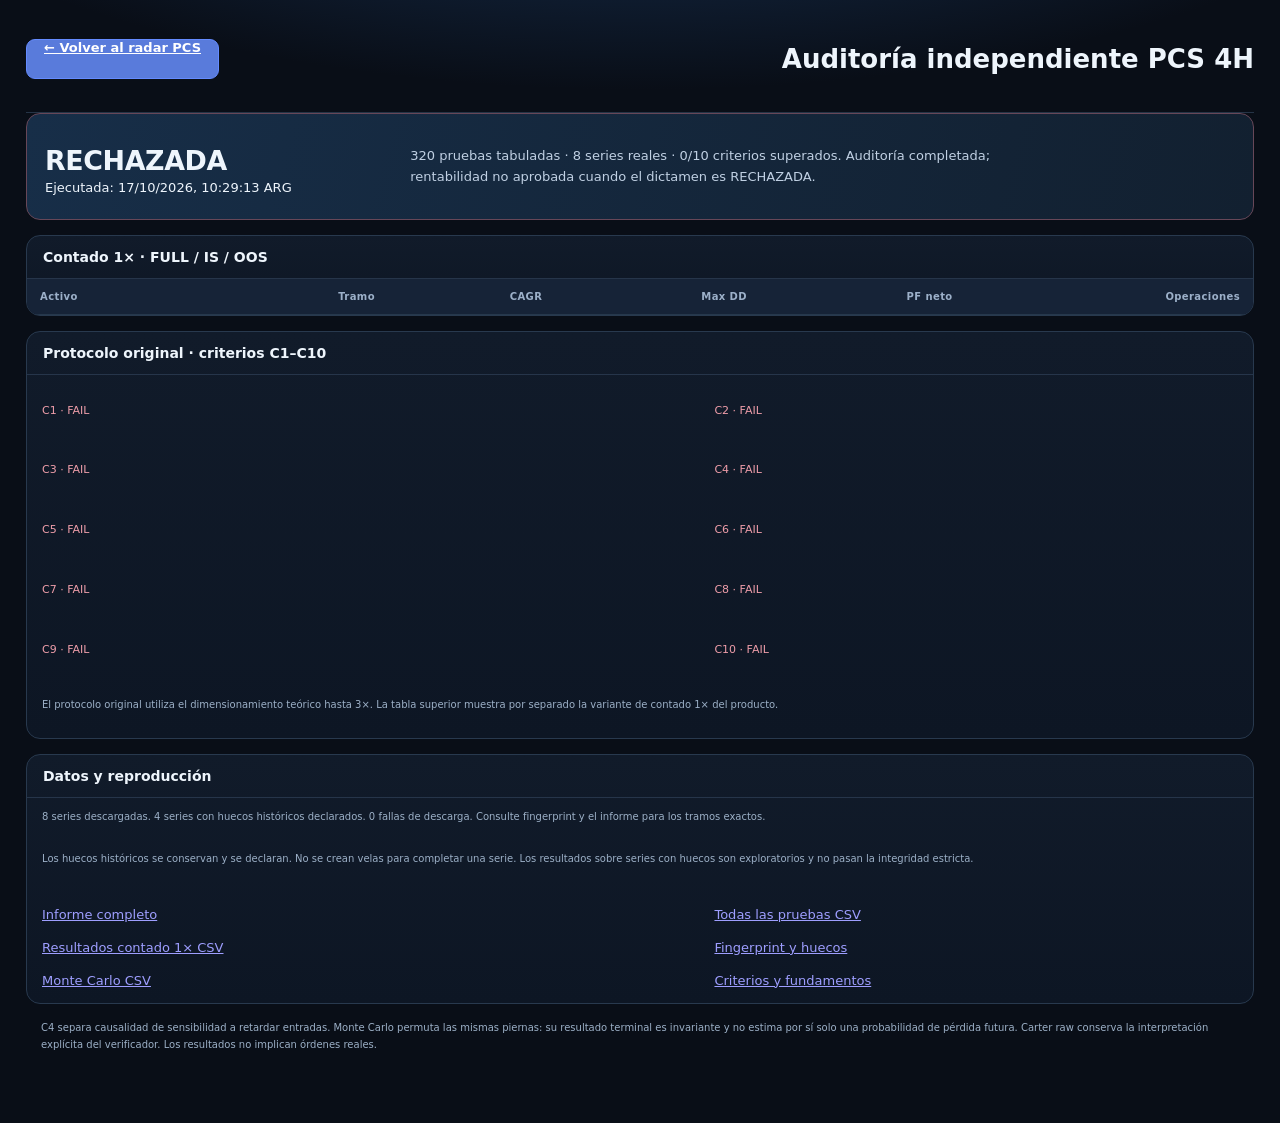
==== audit.html @ 947c799f "Complete source fallback for HYPE and publish final independent-audit view" ====
<!doctype html>
<html lang="es"><head><meta charset="utf-8"><meta name="viewport" content="width=device-width,initial-scale=1"><title>Auditoría final PCS 4H</title><link rel="stylesheet" href="styles.css"><link rel="stylesheet" href="pcs.css"></head>
<body><main class="shell pcs-shell">
<header class="top"><a class="btn" href="pcs.html">← Volver al radar PCS</a><h1>Auditoría independiente PCS 4H</h1></header>
<section class="pcs-decision block"><div><h2 id="auditVerdict">Consultando resultados…</h2><span id="auditAt">—</span></div><p id="auditSummary">Resultados calculados con datos reales, reglas congeladas y comisiones. Un dictamen desfavorable no se cambia para habilitar señales.</p></section>
<section class="panel pcs-audit"><div class="panel-header"><h2>Contado 1× · FULL / IS / OOS</h2></div><div class="pcs-tablewrap"><table><thead><tr><th>Activo</th><th>Tramo</th><th>CAGR</th><th>Max DD</th><th>PF neto</th><th>Operaciones</th></tr></thead><tbody id="auditBase"></tbody></table></div></section>
<section class="panel pcs-audit"><div class="panel-header"><h2>Protocolo original · criterios C1–C10</h2></div><div id="auditCriteria" class="pcs-info"></div><p class="pcs-disclaimer">El protocolo original utiliza el dimensionamiento teórico hasta 3×. La tabla superior muestra por separado la variante de contado 1× del producto.</p></section>
<section class="panel pcs-audit"><div class="panel-header"><h2>Datos y reproducción</h2></div><p id="auditData" class="pcs-disclaimer">—</p><p class="pcs-disclaimer">Los huecos históricos se conservan y se declaran. No se crean velas para completar una serie. Los resultados sobre series con huecos son exploratorios y no pasan la integridad estricta.</p><div class="pcs-info"><a href="data/audit/INFORME.md">Informe completo</a><a href="data/audit/todas_las_pruebas.csv">Todas las pruebas CSV</a><a href="data/audit/spot_1x.csv">Resultados contado 1× CSV</a><a href="data/audit/fingerprint.json">Fingerprint y huecos</a><a href="data/audit/montecarlo.csv">Monte Carlo CSV</a><a href="data/audit/criterios.json">Criterios y fundamentos</a></div></section>
<p class="pcs-disclaimer">C4 separa causalidad de sensibilidad a retardar entradas. Monte Carlo permuta las mismas piernas: su resultado terminal es invariante y no estima por sí solo una probabilidad de pérdida futura. Carter raw conserva la interpretación explícita del verificador. Los resultados no implican órdenes reales.</p>
</main><script src="audit.js"></script></body></html>
---- styles.css ----
:root{color-scheme:dark;--bg:#090e17;--panel:#111b2a;--border:#28384e;--ink:#eef5fc;--muted:#8da2ba;--green:#55dea7;--red:#ff788d;--gold:#f4c27d;--blue:#83adff}
*{box-sizing:border-box}html{font-family:Inter,ui-sans-serif,system-ui,-apple-system,Segoe UI,sans-serif}body{margin:0;color:var(--ink);font-size:13px;background:radial-gradient(ellipse 850px 330px at 50% -240px,#1c3d68,transparent),var(--bg)}button,select,input{font:inherit}button{cursor:pointer}.shell{max-width:1700px;padding:21px 26px 45px;margin:0 auto}
.top{display:flex;justify-content:space-between;align-items:center;gap:12px;padding:6px 0 20px;border-bottom:1px solid #253447}.brand{display:flex;align-items:center;gap:12px}.logo{width:42px;height:42px;background:linear-gradient(135deg,#4766c9,#1cb59b);border-radius:13px;display:grid;place-items:center;font-weight:900;font-size:17px;letter-spacing:-3px;box-shadow:0 8px 22px #214c8d55}.logo span{font-size:11px;color:#bcefff}.brand strong{font-size:21px;line-height:1;letter-spacing:-.7px}.brand strong em{font-style:normal;color:#9db5ed}.brand small{display:block;color:#8098b6;font-size:10px;letter-spacing:.2em;margin-top:6px}.live{display:flex;align-items:center;gap:9px;font-size:11px}.live strong{font-weight:750}.live span:last-child{color:var(--muted);margin-left:5px}.dot,.bullet{display:inline-block;flex:none;width:8px;height:8px;border-radius:50%;background:#ecae6a;box-shadow:0 0 11px #ecae6a44}.dot.ok{background:#49dba1;box-shadow:0 0 12px #49dba155}.dot.err{background:#fb8191}
.intro{display:flex;align-items:flex-end;justify-content:space-between;gap:20px;padding:23px 0 18px}.eyebrow,.overline{font-size:10px;color:#93a7bf;letter-spacing:.15em;font-weight:760}.intro h1{margin:7px 0 4px;font-size:clamp(25px,2.9vw,36px);line-height:1.12;letter-spacing:-1.2px}.intro h1 em{font-style:normal;color:#a4bcff}.intro p{margin:0;color:#8a9db6;font-size:12px}.mode{border:1px solid #274f43;background:#122720;border-radius:9px;color:#9beecb;padding:9px 12px;white-space:nowrap;font-size:10px;font-weight:800}.mode .bullet{background:#63dca9;margin-right:5px}.mode small{display:block;color:#8ca9a0;font-weight:400;padding-left:18px}
.toolbar{display:flex;align-items:flex-end;flex-wrap:wrap;gap:11px;padding:9px 0 18px}.field{display:flex;flex-direction:column;gap:6px;color:#94a8c0;font-size:10px;letter-spacing:.09em;font-weight:750}.field input,.field select,.capital input{color:#eef6ff;background:#142135;border:1px solid #30445e;outline:none;border-radius:9px;height:40px;padding:0 12px}.field input:focus,.field select:focus,.capital input:focus{border-color:#8aa8ff}.pair input{text-transform:uppercase;min-width:185px}.btn{height:40px;padding:0 17px;border:1px solid #648bff;background:#597bdb;color:#fff;border-radius:9px;font-weight:800}.btn:hover{filter:brightness(1.15)}.btn:disabled{opacity:.55}.quick{display:flex;gap:5px}.quick button{background:#142136;border:1px solid #2d425d;color:#a9bad3;border-radius:8px;padding:10px 11px;font-size:11px}.toggle{height:40px;display:flex;align-items:center;gap:5px;color:#b1c1d6;white-space:nowrap;background:#142135;border:1px solid #30445e;border-radius:9px;padding:0 10px}.toggle select{background:transparent;color:#dde8ff;border:0}.toggle input,.toggles input{accent-color:#71b3ff}
.error{display:none;border:1px solid #9d4157;border-radius:10px;color:#ffd3da;background:#3f1f2d;padding:10px 15px;margin-bottom:13px}.error.show{display:block}.decision{border:1px solid #5b6c8c;background:linear-gradient(115deg,#1b2a44,#122036);border-radius:14px;display:grid;grid-template-columns:minmax(185px,.75fr) minmax(230px,2fr) 165px;gap:17px;align-items:center;padding:17px 21px;margin:0 0 14px}.decision.good{border-color:#369b74;background:linear-gradient(115deg,#10382d,#11252a)}.decision.wait{border-color:#8d6b35;background:linear-gradient(115deg,#3c2d1b,#18253a)}.decision.bad{border-color:#65475a;background:linear-gradient(115deg,#2e2233,#141e30)}.decision-title{font-size:clamp(24px,2.2vw,32px);letter-spacing:-.6px;font-weight:900;line-height:1.12;margin:6px 0}.decision.good .decision-title{color:#6ce4b2}.decision.wait .decision-title{color:#f0c079}.decision.bad .decision-title{color:#ef9aaa}.decision-detail strong{font-size:13px;color:#e7f1fc}.decision-detail p{font-size:11px;color:#9aadc4;margin:5px 0 0}.muted{color:#90a3bd;font-size:11px}.count strong{font-size:25px;display:block;font-variant-numeric:tabular-nums}.count small{font-size:10px;color:#9aabc2}
.kpis{display:grid;grid-template-columns:repeat(5,minmax(0,1fr));gap:11px;margin-bottom:14px}.kpis article{min-width:0;background:#121e2e;border:1px solid #2a3a52;border-radius:13px;padding:13px 15px;min-height:99px}.kpis span,.profile-stat span{font-size:10px;color:#91a6be;letter-spacing:.09em;font-weight:800}.kpis strong{display:block;margin-top:7px;font-size:clamp(16px,1.65vw,23px);white-space:nowrap;overflow:hidden;text-overflow:ellipsis;letter-spacing:-.4px}.kpis small{display:block;font-size:10px;color:#8297b0;margin-top:6px}
.content{display:grid;grid-template-columns:minmax(0,1fr) 355px;gap:14px;align-items:stretch}.panel{min-width:0;border:1px solid #28394e;border-radius:14px;background:linear-gradient(180deg,#111b2a,#0d1624);overflow:hidden}.panel-header{display:flex;justify-content:space-between;align-items:center;gap:12px;flex-wrap:wrap;padding:13px 16px;border-bottom:1px solid #26354a}.panel-header h2{margin:0;font-size:14px;font-weight:790}.panel-header small{font-size:10px;color:#8499b4}.toggles{display:flex;gap:10px;flex-wrap:wrap}.toggles label{white-space:nowrap;color:#a5b6ca;font-size:10px}.legend{display:flex;gap:13px;flex-wrap:wrap;padding:10px 16px 0;font-size:10px;color:#9eafc5}.legend i{display:inline-block;width:8px;height:8px;margin-right:5px;border-radius:2px}.canvas-wrap{height:665px;position:relative;padding:8px 6px 3px}canvas{display:block;width:100%;height:100%;cursor:crosshair;touch-action:none}.crosshair{display:none;position:absolute;top:12px;left:12px;max-width:285px;border:1px solid #425b7e;border-radius:10px;background:#111d2bf2;color:#e5f0ff;padding:10px 12px;font:10px/1.6 ui-monospace,Consolas,monospace;pointer-events:none;z-index:2}.chart-footer{padding:9px 15px;border-top:1px solid #25364c;color:#8092aa;font-size:10px}.mini-tag{background:#1f2c40;border:1px solid #364b62;border-radius:7px;color:#9eb2ca;padding:5px 8px;font-size:9px;letter-spacing:.08em;font-weight:800}
.side-body{padding:15px}.sidebar-description{color:#b4c3d6;margin:0 0 15px;line-height:1.6;font-size:11px}.entry-list{display:flex;flex-direction:column;gap:8px}.entry{border:1px solid #2d4354;border-radius:10px;background:#162234;display:flex;gap:9px;align-items:center;padding:11px 10px}.step{height:27px;width:27px;display:grid;place-items:center;border-radius:8px;background:#1d5546;border:1px solid #368369;color:#83f2c1;font-weight:900;flex-shrink:0}.entry strong{font-size:11px;display:block}.entry small{color:#869cb5;display:block;font-size:9px;line-height:1.35;margin-top:3px}.right{margin-left:auto;text-align:right;white-space:nowrap}.right b{font-variant-numeric:tabular-nums;font-size:12px}.targets{margin:15px 0;border-top:1px solid #2b3c50}.targets>div{display:flex;justify-content:space-between;gap:7px;align-items:center;padding:11px 0;border-bottom:1px solid #26384e}.targets span{font-size:10px;color:#93a8bd;letter-spacing:.03em}.targets strong{white-space:nowrap;font-variant-numeric:tabular-nums;font-size:13px}.gold{color:var(--gold)}.red{color:var(--red)}.green{color:var(--green)}.warning{padding:11px;border:1px solid #67533f;border-radius:9px;background:#282319;color:#d6c5aa;font-size:10px;line-height:1.65}.side h3{font-size:11px;color:#b6c9e0;letter-spacing:.08em;margin:17px 0 11px}.capital{display:grid;grid-template-columns:1fr 1fr;gap:8px}.capital label{color:#93a8c0;font-size:10px}.capital input{margin-top:5px;width:100%;height:36px}.kv{display:flex;justify-content:space-between;gap:7px;padding:9px 0;border-bottom:1px solid #243449;color:#95a8bc;font-size:11px}.kv strong{color:#e3edf7;font-variant-numeric:tabular-nums}.tiny-note{margin-top:10px;font-size:9px;color:#849bb5;line-height:1.6}
.lower{display:grid;grid-template-columns:1fr 1fr;gap:14px;margin-top:14px}.profile-grid{padding:15px;display:grid;grid-template-columns:1fr 1fr;gap:10px}.profile-stat{border:1px solid #293c55;background:#152438;border-radius:10px;padding:13px}.profile-stat strong{display:block;margin-top:8px;font-size:19px;font-variant-numeric:tabular-nums}.disclaimer{color:#869bb4;font-size:10px;line-height:1.75;padding:0 16px 15px;margin:0}.disclaimer strong{color:#b0c3da}.conditions{padding:13px 17px 6px}.condition{display:flex;gap:10px;justify-content:space-between;border-bottom:1px solid #26374e;padding:10px 0;color:#bfcee0;font-size:11px}.condition em{font-style:normal;font-weight:800}.condition em.ok{color:#61e5b0}.condition em.no{color:#ff9dad}footer{color:#7f95ae;font-size:10px;padding-top:25px;line-height:1.7}
@media(max-width:1260px){.content{grid-template-columns:minmax(0,1fr) 315px}.shell{padding:16px}.kpis{grid-template-columns:repeat(3,1fr)}}@media(max-width:1030px){.content{grid-template-columns:1fr}.side-body{display:grid;grid-template-columns:1fr 1fr;column-gap:18px;align-items:start}.side-body>.sidebar-description,.side-body>.warning,.side-body>.tiny-note{grid-column:1/-1}.chart-panel{min-width:0}}@media(max-width:700px){.intro{display:block}.mode{display:inline-block;margin-top:12px}.decision{grid-template-columns:1fr;gap:8px}.kpis{grid-template-columns:repeat(2,minmax(0,1fr))}.lower{grid-template-columns:1fr}.side-body{display:block}.canvas-wrap{height:535px}.top{align-items:flex-start}.live{flex-direction:column;align-items:flex-end;gap:2px}.live .dot{display:none}.toolbar{gap:7px}.profile-grid{gap:6px}.profile-stat strong{font-size:17px}}

/* Temporalidad operativa fija */
.timeframe-explainer{color:#a9bdd2;font-size:11px;line-height:1.55;margin:0 0 15px;padding:9px 12px;background:#142438;border-left:3px solid #70bdff;border-radius:0 8px 8px 0}
.timeframe-explainer strong{color:#c5e9ff;letter-spacing:.025em}

/* v0.4 · Forward-planning surfaces */
.scenario-strip{display:grid;grid-template-columns:repeat(3,minmax(0,1fr));gap:12px;margin:0 0 14px}
.scenario-item{padding:15px 16px 13px;background:linear-gradient(150deg,#142337,#111b2b);border:1px solid #314662;border-radius:12px;min-width:0}
.scenario-item.pullback{border-top:3px solid #52d2a8}
.scenario-item.continuation{border-top:3px solid #a2a1ff}
.scenario-item.invalidation{border-top:3px solid #f17f92}
.scenario-head{display:flex;align-items:center;gap:10px;color:#a6b9d0;font-size:10px;letter-spacing:.06em}
.scenario-head span{height:25px;width:25px;display:grid;place-items:center;background:#273e56;color:#d4e7fa;border-radius:7px;font-size:10px}
.scenario-value{font-size:clamp(18px,1.9vw,25px);font-weight:800;letter-spacing:-.035em;margin:11px 0 4px;font-variant-numeric:tabular-nums;white-space:nowrap;overflow:hidden;text-overflow:ellipsis}
.scenario-item.pullback .scenario-value{color:#68e2b3}
.scenario-item.continuation .scenario-value{color:#b6b5ff}
.scenario-item.invalidation .scenario-value{color:#ff9eaf}
.scenario-item p{font-size:11px;line-height:1.5;color:#9aadc5;margin:0}
.projection-label{font-size:11px;background:linear-gradient(90deg,#21344b,#172439);color:#afc2d7;margin:11px 15px 0;padding:10px 12px;border-left:3px solid #85afe8;border-radius:0 8px 8px 0;line-height:1.5}
.projection-label span{display:inline-block;margin-right:7px;font-weight:900;color:#cee4fc;letter-spacing:.035em}
.projection-label strong{color:#e3edf7}
.activation{margin:13px 0 4px;background:#172b31;border:1px solid #355c56;border-radius:10px;padding:12px}
.activation-head{font-size:10px;font-weight:900;color:#9deacc;letter-spacing:.08em}
.activation p{color:#bad1cf;font-size:11px;line-height:1.65;margin:9px 0}
.activation-foot{display:flex;justify-content:space-between;flex-wrap:wrap;gap:8px;padding-top:9px;border-top:1px solid #30504d;color:#88a79d;font-size:9px}
.activation-foot span:first-child{color:#8ce2be;font-weight:800}
@media(max-width:1000px){.scenario-strip{grid-template-columns:1fr 1fr}.scenario-item:last-child{grid-column:1/-1}}
@media(max-width:650px){.scenario-strip{grid-template-columns:1fr}.scenario-item:last-child{grid-column:auto}.scenario-value{font-size:21px}.projection-label{margin:10px 10px 0}}

/* v0.4 · Conditional payoffs */
.payoff-section{margin:14px 0}
.payoff-content{padding:0 15px 5px;overflow-x:auto}
.payoff-table{width:100%;border-collapse:collapse;min-width:710px}
.payoff-table th{text-align:left;font-size:10px;letter-spacing:.05em;color:#97abc2;padding:13px 11px;border-bottom:1px solid #354861;white-space:nowrap}
.payoff-table td{padding:13px 11px;font-size:12px;color:#d2e2ef;border-bottom:1px solid #293a50;font-variant-numeric:tabular-nums;white-space:nowrap}
.payoff-table td.green{color:#65eab7;font-weight:700}
.payoff-table td.red{color:#ff9aab;font-weight:700}
.payoff-table tbody tr:last-child td{border-bottom:0}

/* v0.5 · empirical conditional ranges */
.analogue-section{margin:0 0 14px}
.analogue-grid{display:grid;grid-template-columns:repeat(4,minmax(0,1fr));gap:0}
.analogue-cell{padding:15px 16px;border-right:1px solid #2b3a51;min-width:0}
.analogue-cell:last-child{border-right:0}
.analogue-cell span{color:#94a9c2;font-size:9px;letter-spacing:.07em;font-weight:750}
.analogue-cell strong{display:block;font-size:clamp(15px,1.6vw,22px);margin:9px 0 4px;color:#d1e4ff;font-variant-numeric:tabular-nums;white-space:nowrap;overflow:hidden;text-overflow:ellipsis}
.analogue-cell small{display:block;color:#8fa4bf;font-size:10px;line-height:1.4}
.analogue-cell.result strong{color:#b6e4c9}
@media(max-width:1050px){.analogue-grid{grid-template-columns:repeat(2,minmax(0,1fr))}.analogue-cell:nth-child(2){border-right:0}.analogue-cell:nth-child(-n+2){border-bottom:1px solid #293a51}}
@media(max-width:550px){.analogue-grid{grid-template-columns:1fr}.analogue-cell{border-right:0!important;border-bottom:1px solid #293a51}.analogue-cell:last-child{border-bottom:0}}

/* v0.6 · Evidence before forecasts */
.audit-panel{margin-bottom:14px;border-color:#3a4f6a}
.audit-verdict{padding:16px;display:grid;grid-template-columns:245px 1fr;gap:20px;align-items:center;border-bottom:1px solid #304059;background:linear-gradient(100deg,#1b3048,#121e2d)}
.audit-verdict strong{display:block;font-size:22px;margin-top:5px;letter-spacing:-.45px;color:#f6cc83}
.audit-verdict strong.good{color:#7ae5b6}
.audit-verdict strong.bad{color:#ff9fae}
.audit-verdict p{margin:0;color:#aec0d4;font-size:12px;line-height:1.6}
.audit-scroll{padding:0 14px;overflow-x:auto}
.audit-table{width:100%;min-width:860px;border-collapse:collapse;line-height:1.45}
.audit-table th{text-align:left;font-size:10px;color:#95abc7;padding:12px 9px;border-bottom:1px solid #38506e;letter-spacing:.055em}
.audit-table td{color:#dbe5f1;font-size:11px;padding:13px 9px;border-bottom:1px solid #2b405a;white-space:nowrap;font-variant-numeric:tabular-nums}
.audit-table td small{display:block;font-size:9px;margin-top:3px;color:#9eafc4;white-space:normal;max-width:200px}
.audit-table tr:last-child td{border-bottom:0}
.audit-table .negative{color:#ff99aa;font-weight:800}
.audit-table .positive{color:#75e3b6;font-weight:800}
.audit-table .uncertain{color:#efc179}
@media(max-width:780px){.audit-verdict{grid-template-columns:1fr;gap:7px}.audit-verdict strong{font-size:19px}.audit-verdict p{font-size:11px}}
---- pcs.css ----
.pcs-shell{max-width:1760px}.pcs-top{flex-wrap:wrap}.pcs-nav{display:flex;gap:7px;margin-left:auto}.pcs-nav a{border:1px solid #314259;border-radius:10px;text-decoration:none;color:#a6b9d2;background:#131f31;padding:11px 14px;font-size:11px;font-weight:750}.pcs-nav a[aria-current=page]{border-color:#5b9c94;background:#15332f;color:#81e7c3}.pcs-heading{display:flex;justify-content:space-between;gap:20px;align-items:center;padding:22px 0 15px}.pcs-heading h1{font-size:clamp(25px,2.5vw,38px);letter-spacing:-1px;margin:7px 0}.pcs-heading h1 em{color:#91c8f6;font-style:normal}.pcs-heading p{max-width:900px;color:#9aabc2;line-height:1.7;margin:0}.pcs-flag{background:#302923;border:1px solid #755f42;color:#ecc793;font-size:10px;font-weight:800;letter-spacing:.04em;padding:10px 13px;border-radius:9px;white-space:nowrap}.pcs-toolbar{display:flex;gap:10px;align-items:flex-end;flex-wrap:wrap;margin:4px 0 15px}.pcs-toolbar label{display:flex;flex-direction:column;gap:5px;color:#93a8c2;font-size:10px;letter-spacing:.1em;font-weight:800}.pcs-toolbar input,.pcs-toolbar select{height:39px;background:#132034;color:#eaf2ff;border:1px solid #324762;border-radius:9px;padding:0 10px}.pcs-toolbar input{width:125px}.pcs-segment{display:flex;background:#142134;border:1px solid #30435c;padding:3px;border-radius:10px}.pcs-segment button{border:0;background:none;color:#9bb2cb;padding:9px 15px;border-radius:8px;font-weight:750}.pcs-segment button.selected{background:#365685;color:#fff}.pcs-data{color:#95aac0;align-self:center;font-size:11px}.pcs-progress{background:#102435;color:#91c9e4;border:1px solid #26526e;border-radius:9px;padding:9px 13px;margin:6px 0 14px}.pcs-progress:empty{display:none}.pcs-decision{display:grid;grid-template-columns:minmax(190px,1fr) 1.8fr 180px;gap:16px;align-items:center;border:1px solid #3a5d85;background:linear-gradient(105deg,#172e48,#122030);padding:18px;border-radius:14px;margin-bottom:13px}.pcs-decision h2{font-size:clamp(19px,2.1vw,30px);margin:7px 0 4px;letter-spacing:-.4px}.pcs-decision p{line-height:1.65;color:#c0d0e3}.pcs-decision.long{border-color:#39a885;background:#12322c}.pcs-decision.wait{border-color:#7e6a45}.pcs-decision.block{border-color:#674758}.pcs-small{color:#9bb1c9;font-size:11px}.pcs-decision-side span{font-size:10px;color:#99b0c8}.pcs-decision-side strong{font-size:24px;display:block;margin:5px 0;font-variant-numeric:tabular-nums}.pcs-decision-side small{font-size:10px;color:#91a3bb}.pcs-kpis{display:grid;grid-template-columns:repeat(5,minmax(0,1fr));gap:11px;margin-bottom:14px}.pcs-kpis article{border:1px solid #2b4057;border-radius:12px;background:#121e2e;padding:14px 15px;min-width:0}.pcs-kpis span{font-size:9px;font-weight:800;color:#92a8c2;letter-spacing:.08em}.pcs-kpis strong{font-size:clamp(15px,1.65vw,23px);display:block;margin:6px 0;overflow:hidden;text-overflow:ellipsis;white-space:nowrap}.pcs-kpis small{color:#8c9db5;font-size:10px}.pcs-layout{display:grid;grid-template-columns:minmax(0,1fr) 370px;gap:14px}.pcs-show{display:flex;gap:12px;color:#a4bbd3;font-size:10px}.pcs-show input{accent-color:#74cba7}.pcs-legend{display:flex;flex-wrap:wrap;gap:13px;padding:11px 16px 5px;font-size:10px;color:#a2b9d0}.pcs-legend i{width:9px;height:9px;display:inline-block;border-radius:3px;margin-right:5px}.pcs-l10{background:#f5c47f}.pcs-l50{background:#b9a0ff}.pcs-l200{background:#7fafff}.pcs-la{background:#f5a969}.pcs-lb{background:#5de2ab}.pcs-lsq{background:#f1d97d}.pcs-canvaswrap{height:710px;padding:4px 10px 0}.pcs-canvaswrap canvas{width:100%;height:100%;cursor:crosshair;touch-action:none}.pcs-hover{color:#9aaec3;font-size:10px;padding:10px 15px;border-top:1px solid #26364a;min-height:34px}.pcs-gate{padding:14px 16px;border-bottom:1px solid #293b50}.pcs-gateheading,.pcs-planhead,.pcs-planrow{display:flex;align-items:center;justify-content:space-between;gap:10px}.pcs-gateheading b{font-size:12px}.pcs-gateheading strong{font-size:10px;letter-spacing:.04em}.pcs-gate p,.pcs-checks{font-size:11px;line-height:1.9;color:#a4bad2;margin:8px 0 0}.pcs-checks{display:grid;gap:2px}.pcs-check{display:flex;justify-content:space-between;gap:7px}.pcs-pass{color:#67ddb0!important}.pcs-fail{color:#ee9da9!important}.pcs-plan{margin:15px;background:#14263c;border:1px solid #324d6b;border-radius:12px;padding:14px}.pcs-planhead{padding-bottom:14px}.pcs-planhead span{font-size:9px;color:#e6bc78}.pcs-planrow{padding:11px 0;border-top:1px solid #2b415d;font-size:11px}.pcs-planrow span{color:#a4b6cc}.pcs-planrow strong{font-variant-numeric:tabular-nums;white-space:nowrap}.pcs-note{color:#9fb0c4;font-size:10px;line-height:1.65}.pcs-caution{color:#e3bb98;padding:0 16px 15px;line-height:1.7;font-size:10px}.pcs-audit{margin:15px 0}.pcs-tablewrap{overflow-x:auto}.pcs-audit table{border-collapse:collapse;width:100%;font-variant-numeric:tabular-nums}.pcs-audit th,.pcs-audit td{border-bottom:1px solid #26384c;text-align:right;padding:12px 13px;white-space:nowrap;font-size:11px}.pcs-audit th:first-child,.pcs-audit td:first-child{text-align:left}.pcs-audit th{color:#9cb0c9;letter-spacing:.04em;background:#162337;font-size:10px}.pcs-info{display:grid;grid-template-columns:1.25fr 1fr;gap:18px;padding:15px}.pcs-info>div>span{font-size:10px;color:#99afc9;font-weight:850;letter-spacing:.08em}.pcs-info p{color:#a0b2ca;line-height:1.8;font-size:11px}.pcs-disclaimer{padding:0 15px 15px;color:#9cb0c7;font-size:10px;line-height:1.7}.pcs-shell footer{color:#859eb8;font-size:10px;padding:20px 0}.pcs-tablewrap .pcs-pass{font-weight:800}.pcs-loadnote{color:#e0ba85}.pcs-planrow strong.disabled{color:#9ba7b5}@media(max-width:1220px){.pcs-layout{grid-template-columns:1fr}.pcs-decision{grid-template-columns:1fr 1.5fr}.pcs-decision-side{grid-column:1/-1}.pcs-heading{align-items:flex-start}.pcs-kpis{grid-template-columns:repeat(3,minmax(0,1fr))}}@media(max-width:680px){.pcs-shell{padding:12px}.pcs-nav{order:3;width:100%}.pcs-nav a{flex:1;text-align:center}.pcs-heading{display:block}.pcs-flag{display:inline-block;margin-top:13px}.pcs-kpis{grid-template-columns:repeat(2,minmax(0,1fr))}.pcs-decision{display:block}.pcs-decision-side{margin-top:15px}.pcs-canvaswrap{height:560px}.pcs-info{grid-template-columns:1fr}.pcs-show{gap:6px;flex-wrap:wrap}}
/* Top-50 asynchronous opportunity radar. */
.radar-panel{margin:0 0 16px}
.radar-head h2{font-size:20px;margin:5px 0}
.radar-controls{display:flex;flex-wrap:wrap;gap:13px;align-items:center}
.radar-controls label{color:#b0c1d5;font-size:11px;white-space:nowrap}
.radar-controls input{accent-color:#65dfaa}
.radar-controls button{height:36px}
.radar-stats{display:grid;grid-template-columns:repeat(3,minmax(0,1fr));gap:12px;padding:15px}
.radar-stat{border:1px solid #2b3d53;background:#142337;border-radius:12px;padding:13px 15px;min-width:0}
.radar-stat-green{border-color:#2c8166;background:linear-gradient(105deg,#153c30,#122a2c)}
.radar-stat-amber{border-color:#705b3d}
.radar-stat>span{display:block;letter-spacing:.07em;font-size:10px;color:#94a9c1;font-weight:750}
.radar-stat strong{font-size:29px;display:block;margin:4px 0;font-variant-numeric:tabular-nums}
.radar-stat-green strong{color:#6decad}
.radar-stat-amber strong{color:#edbc73}
.radar-stat small{font-size:10px;color:#9baec4}
.radar-progress{height:5px;background:#283a4c;margin:0 15px;overflow:hidden;border-radius:5px}
.radar-progress>div{height:100%;width:0;background:linear-gradient(90deg,#4391c7,#61dfac);transition:width .2s ease}
.radar-sub{display:flex;justify-content:space-between;gap:10px;padding:13px 16px;font-size:11px;color:#9babc0}
.radar-sub strong{color:#c8d8eb}
.radar-panel .error{margin:0 15px 10px}
.radar-selected{margin:0 15px 12px;font-size:11px;color:#bdd5ef;background:#162c42;border:1px solid #31516c;padding:10px 12px;border-radius:8px}
.radar-tablewrap{max-height:630px;overflow:auto;overscroll-behavior:contain;border-top:1px solid #29394e}
.radar-table{border-collapse:separate;border-spacing:0;width:100%;font-size:11px;min-width:950px}
.radar-table thead{position:sticky;top:0;z-index:2;background:#18263a}
.radar-table th{text-align:left;padding:11px 13px;color:#9ab0c8;font-weight:800;font-size:9px;letter-spacing:.07em;border-bottom:1px solid #34445b;white-space:nowrap}
.radar-table td{padding:10px 13px;border-bottom:1px solid #283749;vertical-align:middle}
.radar-table tbody tr{background:#111c2c}
.radar-table tbody tr:nth-child(even){background:#132033}
.radar-table tbody tr.radar-long{background:#123c31!important;box-shadow:inset 4px 0 #63dda7}
.radar-table tbody tr.radar-watch{background:#24291f}
.radar-table tbody tr.radar-error{box-shadow:inset 3px 0 #8a4555}
.radar-table tbody tr:hover{filter:brightness(1.15)}
.radar-rank{color:#96acc5}
.radar-identity b{display:block;color:#e7f1fc;font-size:13px}
.radar-identity small{display:block;color:#96abc1;font-size:10px;margin-top:3px;max-width:155px}
.radar-price,.radar-change,.radar-technical{font-variant-numeric:tabular-nums;white-space:nowrap}
.radar-up{color:#6bd9a2}.radar-down{color:#ed95a1}
.radar-pill{display:inline-block;border:1px solid #48647b;background:#1b2b40;color:#bbcedf;font-size:10px;border-radius:8px;padding:7px 9px;white-space:nowrap}
.radar-long .radar-pill{border-color:#5be1a0;background:#1c684c;color:#d0ffdf}
.radar-watch .radar-pill{border-color:#826a42;color:#efcc86;background:#4a3b28}
.radar-error .radar-pill{color:#e9a6b2}
.radar-detail{color:#a5b8ca;min-width:190px;line-height:1.5}
.radar-long .radar-detail{color:#c4f4d9}
.radar-technical{color:#9cb8d5}
.radar-open{color:#c9e6ff;background:#233d58;border:1px solid #496788;border-radius:7px;padding:8px 10px;white-space:nowrap;font-weight:650;cursor:pointer}
.radar-open:hover{border-color:#84b5e0;background:#28557b}
.radar-muted{color:#60758a}
.radar-empty{text-align:center!important;padding:23px!important;color:#a5b9d3}
.radar-disclaimer{padding:0 15px;color:#9eb3c7;line-height:1.6;font-size:11px}
.radar-disclaimer:last-child{padding-bottom:13px}
@media(max-width:800px){.radar-stats{grid-template-columns:repeat(2,minmax(0,1fr))}.radar-stats .radar-stat:last-child{grid-column:1/-1}.radar-sub{display:block}.radar-sub span{display:block;margin-top:4px}}
@media(max-width:520px){.radar-stats{grid-template-columns:1fr}.radar-stats .radar-stat:last-child{grid-column:auto}.radar-controls{gap:9px}.radar-head h2{font-size:17px}}
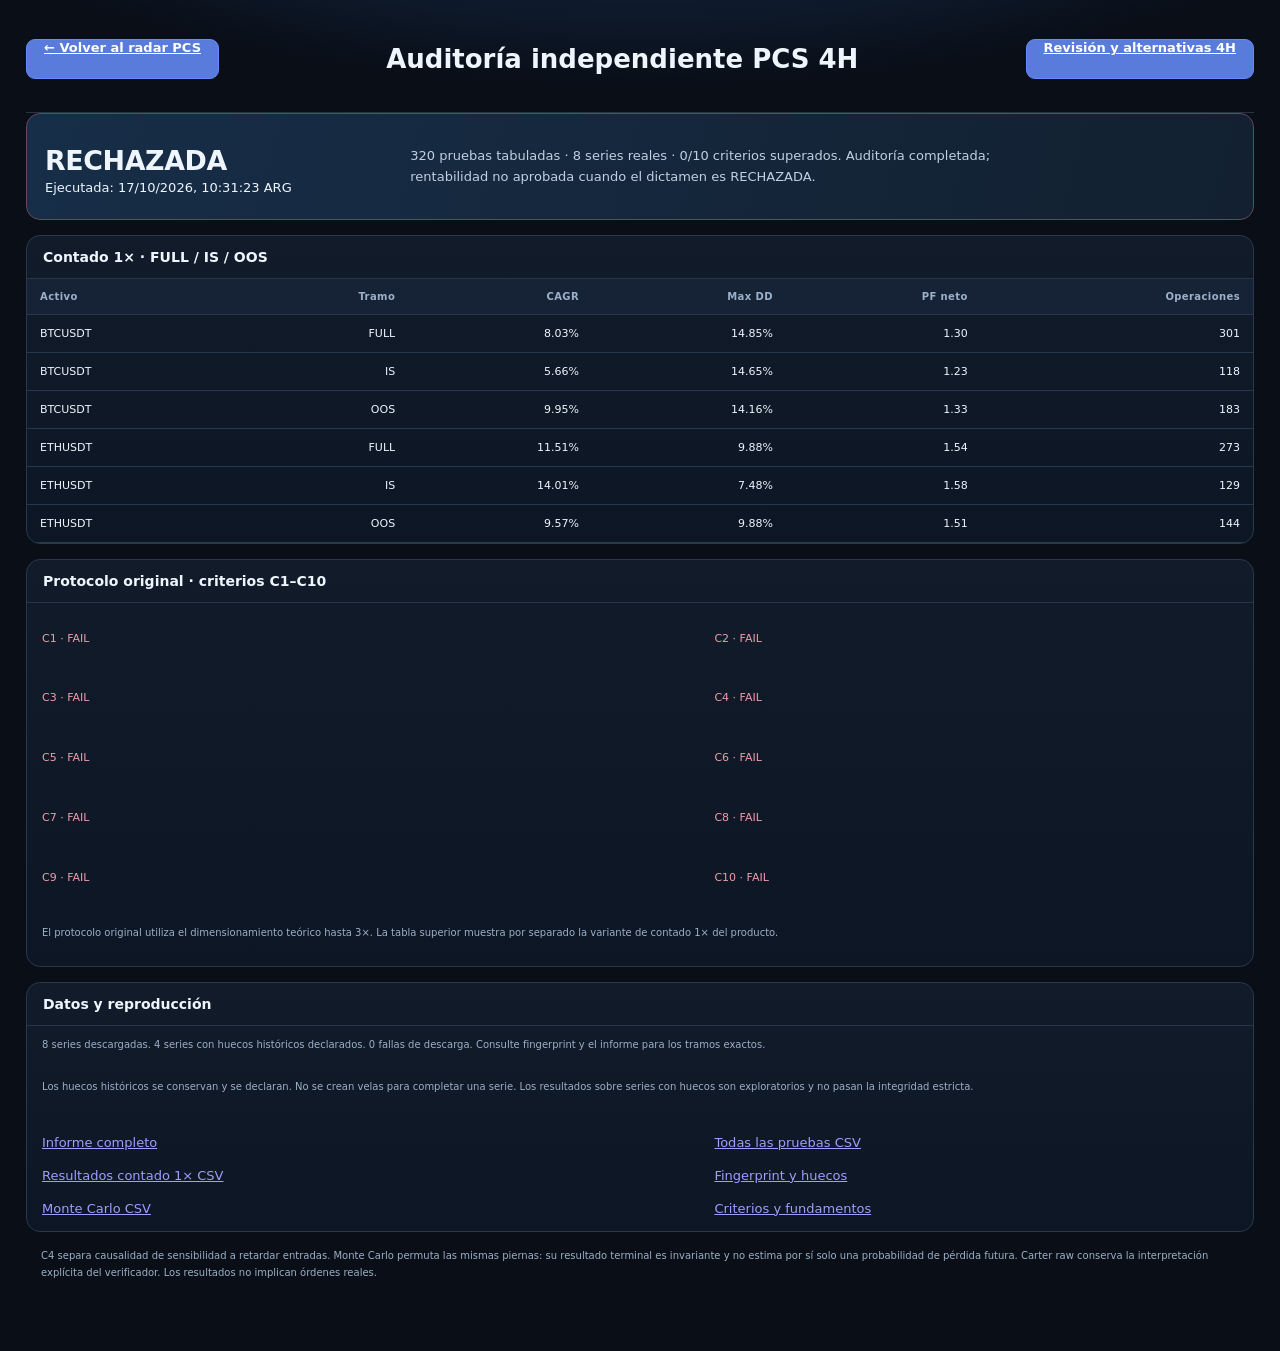
==== commit d257fc70: "Integrate fixed comparison and prospective paper ledger without promoting failed strategies" ====
--- a/audit.html
+++ b/audit.html
@@ -1,7 +1,7 @@
 <!doctype html>
 <html lang="es"><head><meta charset="utf-8"><meta name="viewport" content="width=device-width,initial-scale=1"><title>Auditoría final PCS 4H</title><link rel="stylesheet" href="styles.css"><link rel="stylesheet" href="pcs.css"></head>
 <body><main class="shell pcs-shell">
-<header class="top"><a class="btn" href="pcs.html">← Volver al radar PCS</a><h1>Auditoría independiente PCS 4H</h1></header>
+<header class="top"><a class="btn" href="pcs.html">← Volver al radar PCS</a><h1>Auditoría independiente PCS 4H</h1><a class="btn" href="review.html">Revisión y alternativas 4H</a></header>
 <section class="pcs-decision block"><div><h2 id="auditVerdict">Consultando resultados…</h2><span id="auditAt">—</span></div><p id="auditSummary">Resultados calculados con datos reales, reglas congeladas y comisiones. Un dictamen desfavorable no se cambia para habilitar señales.</p></section>
 <section class="panel pcs-audit"><div class="panel-header"><h2>Contado 1× · FULL / IS / OOS</h2></div><div class="pcs-tablewrap"><table><thead><tr><th>Activo</th><th>Tramo</th><th>CAGR</th><th>Max DD</th><th>PF neto</th><th>Operaciones</th></tr></thead><tbody id="auditBase"></tbody></table></div></section>
 <section class="panel pcs-audit"><div class="panel-header"><h2>Protocolo original · criterios C1–C10</h2></div><div id="auditCriteria" class="pcs-info"></div><p class="pcs-disclaimer">El protocolo original utiliza el dimensionamiento teórico hasta 3×. La tabla superior muestra por separado la variante de contado 1× del producto.</p></section>
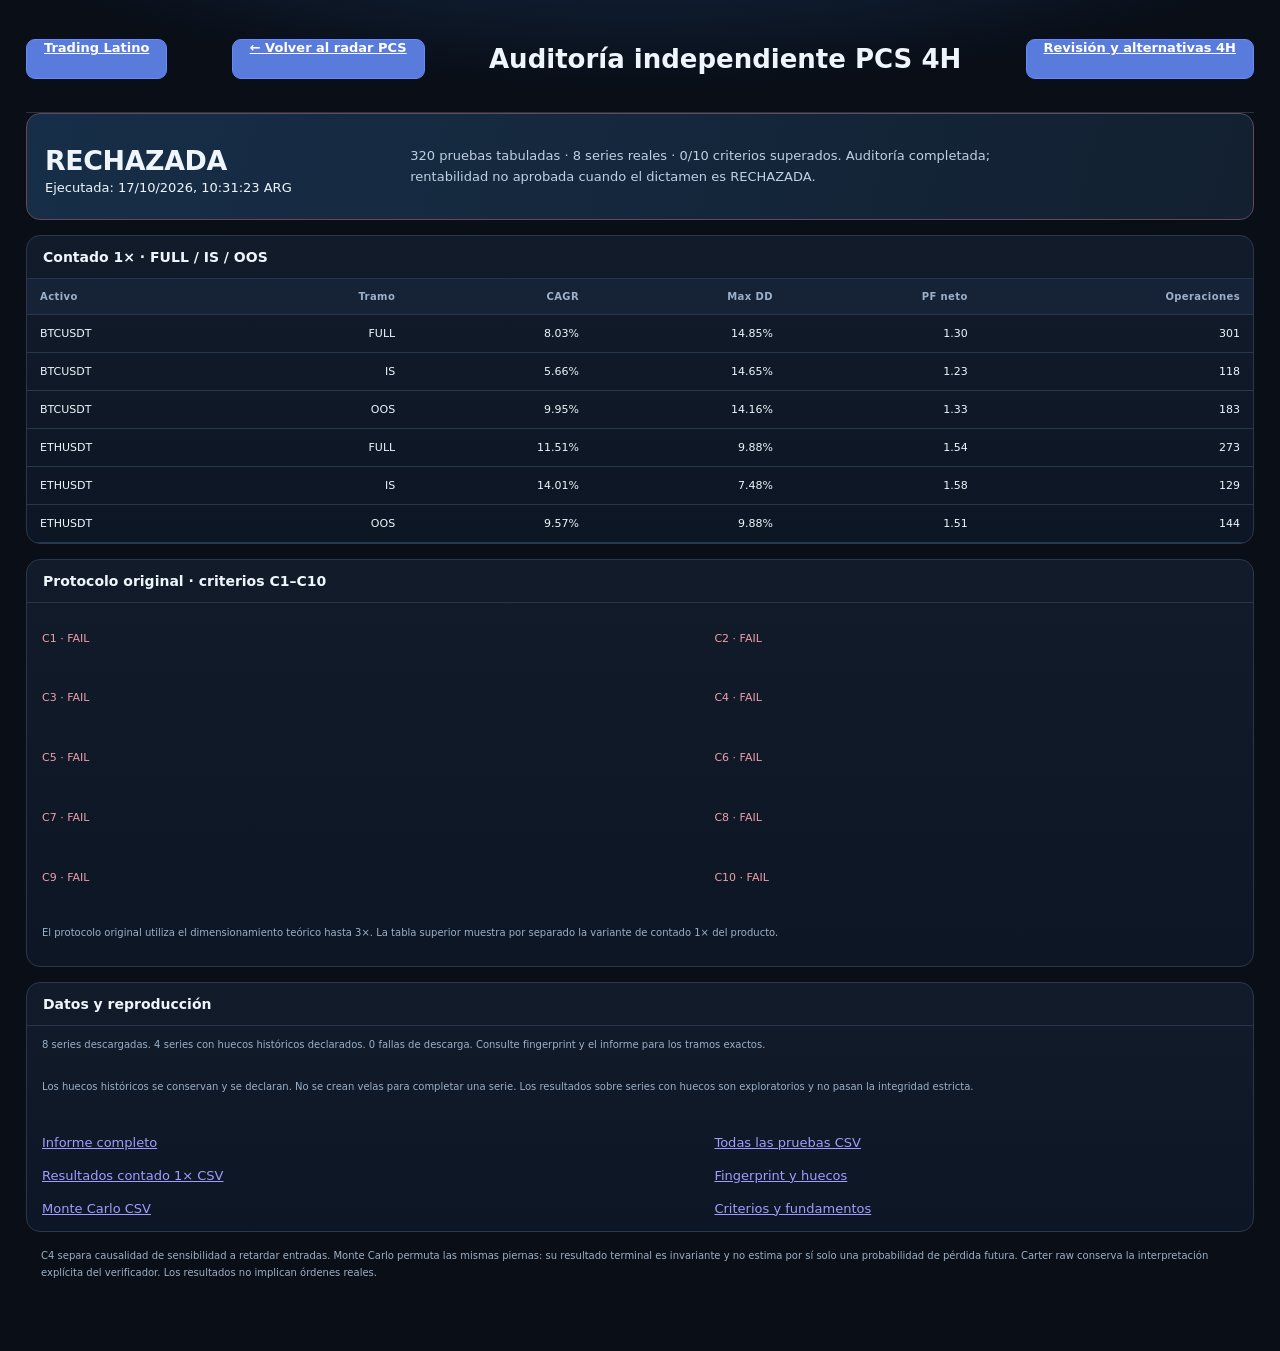
==== commit 9c8dc39b: "fix(trading-latino): validate causal interval and integrate navigation" ====
--- a/audit.html
+++ b/audit.html
@@ -1,7 +1,7 @@
 <!doctype html>
 <html lang="es"><head><meta charset="utf-8"><meta name="viewport" content="width=device-width,initial-scale=1"><title>Auditoría final PCS 4H</title><link rel="stylesheet" href="styles.css"><link rel="stylesheet" href="pcs.css"></head>
 <body><main class="shell pcs-shell">
-<header class="top"><a class="btn" href="pcs.html">← Volver al radar PCS</a><h1>Auditoría independiente PCS 4H</h1><a class="btn" href="review.html">Revisión y alternativas 4H</a></header>
+<header class="top"><a href="trading-latino.html" class="btn">Trading Latino</a><a class="btn" href="pcs.html">← Volver al radar PCS</a><h1>Auditoría independiente PCS 4H</h1><a class="btn" href="review.html">Revisión y alternativas 4H</a></header>
 <section class="pcs-decision block"><div><h2 id="auditVerdict">Consultando resultados…</h2><span id="auditAt">—</span></div><p id="auditSummary">Resultados calculados con datos reales, reglas congeladas y comisiones. Un dictamen desfavorable no se cambia para habilitar señales.</p></section>
 <section class="panel pcs-audit"><div class="panel-header"><h2>Contado 1× · FULL / IS / OOS</h2></div><div class="pcs-tablewrap"><table><thead><tr><th>Activo</th><th>Tramo</th><th>CAGR</th><th>Max DD</th><th>PF neto</th><th>Operaciones</th></tr></thead><tbody id="auditBase"></tbody></table></div></section>
 <section class="panel pcs-audit"><div class="panel-header"><h2>Protocolo original · criterios C1–C10</h2></div><div id="auditCriteria" class="pcs-info"></div><p class="pcs-disclaimer">El protocolo original utiliza el dimensionamiento teórico hasta 3×. La tabla superior muestra por separado la variante de contado 1× del producto.</p></section>
